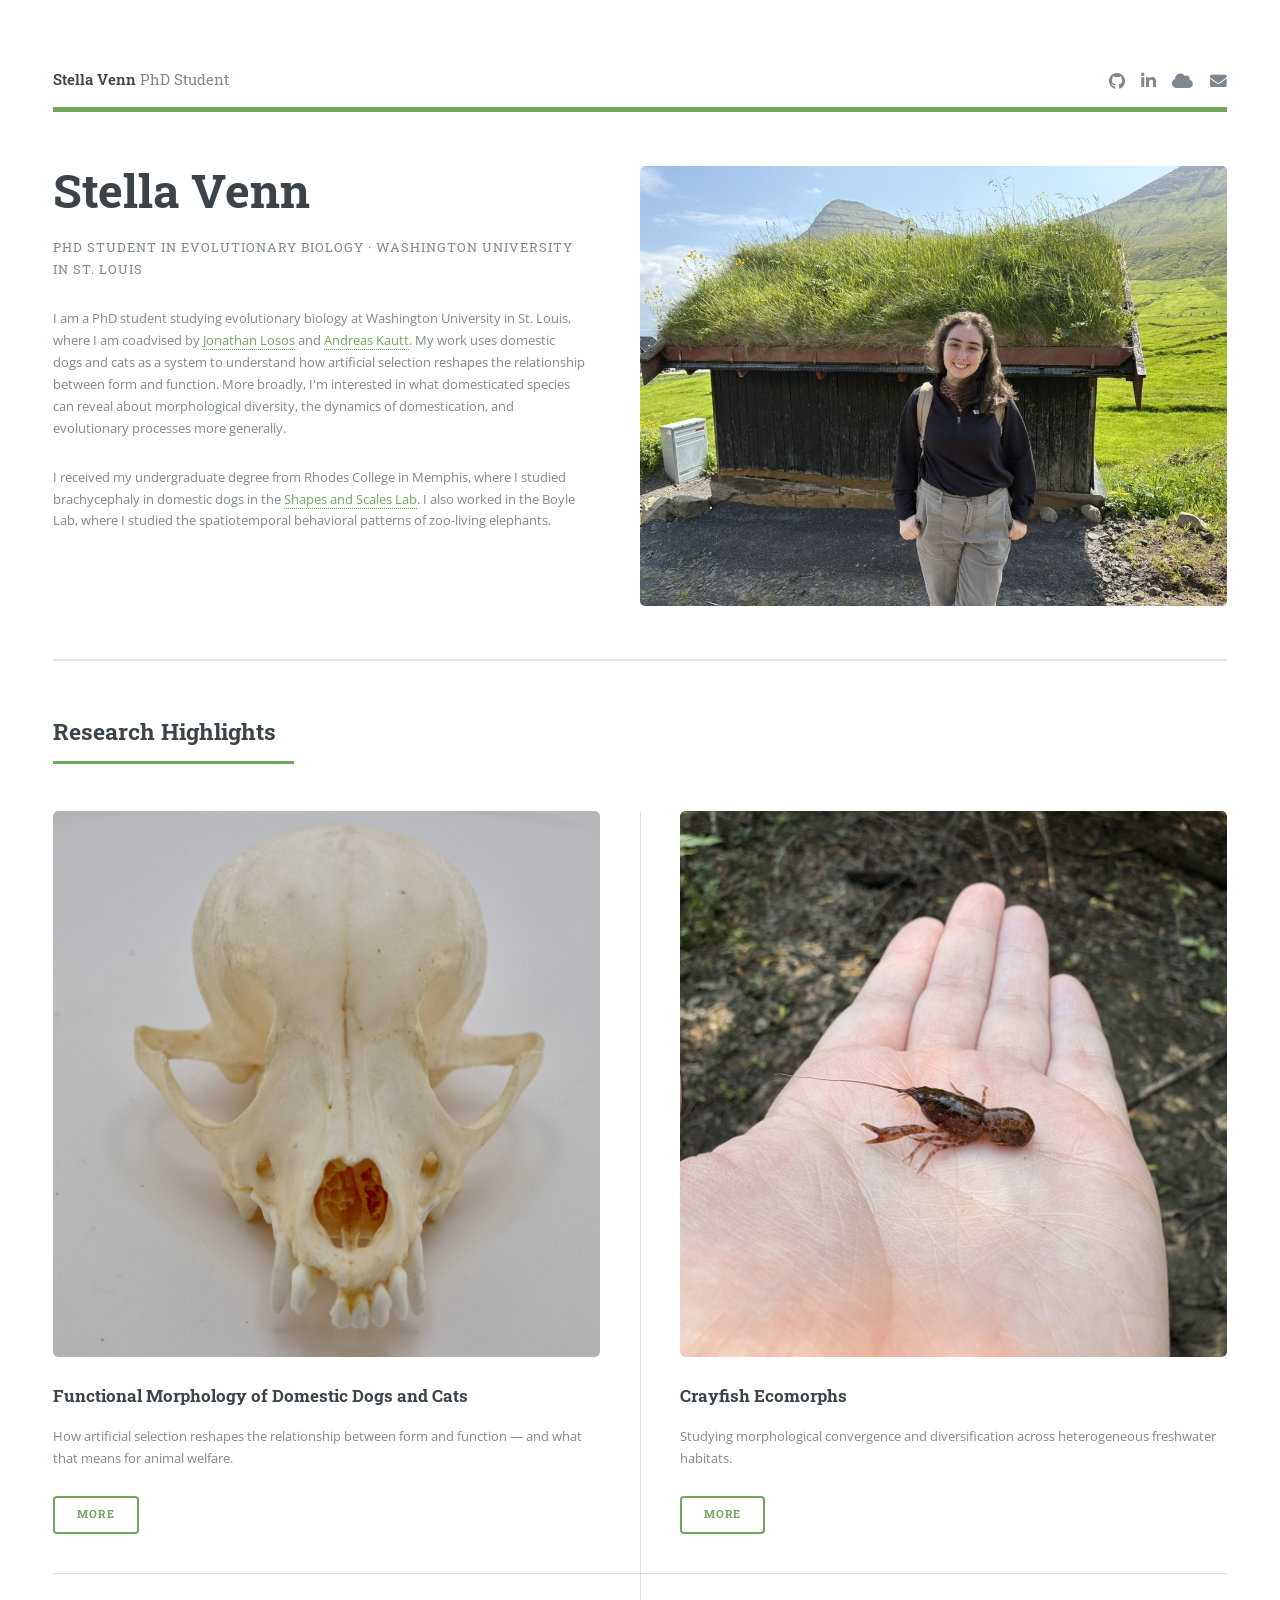
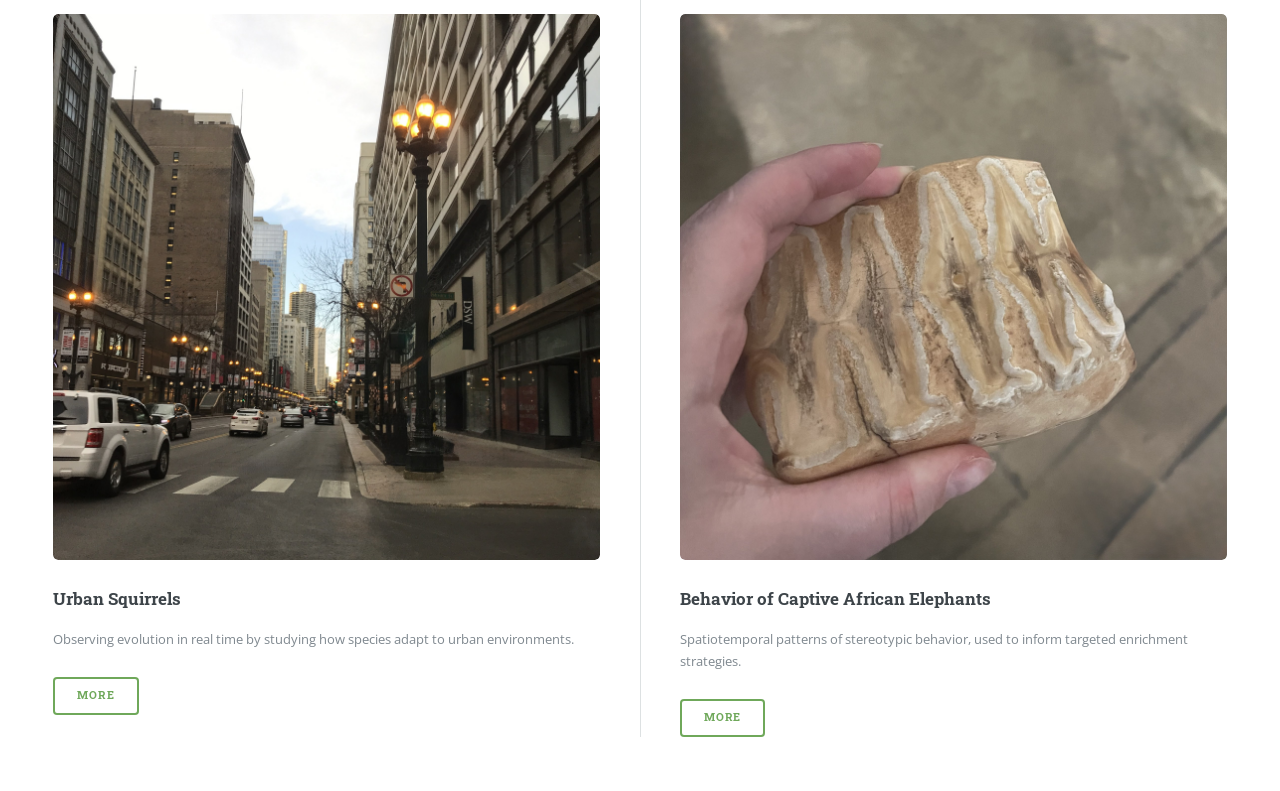
==== index.html @ ca8f7ec8 "Publish new site: migrate content into the Editorial template Rebuilds the personal site on the HTML" ====
<!DOCTYPE HTML>
<!--
	Personal website of Stella Venn
	Design: Editorial by HTML5 UP (html5up.net | @ajlkn)
-->
<html lang="en">
	<head>
		<meta charset="utf-8" />
		<meta name="viewport" content="width=device-width, initial-scale=1, user-scalable=no" />
		<link rel="icon" type="image/png" href="assets/icons/favicon.png">
		<meta name="robots" content="noimageindex">

		<title>Stella Venn — Evolutionary Biologist</title>
		<meta name="description" content="Personal academic website of Stella Venn, PhD student in evolutionary biology at Washington University in St. Louis.">
		<link rel="canonical" href="https://investigatorwho.github.io/">

		<meta property="og:title" content="Stella Venn — Evolutionary Biologist">
		<meta property="og:description" content="PhD Student in Evolutionary Biology.">
		<meta property="og:type" content="website">
		<meta property="og:url" content="https://investigatorwho.github.io/">

		<script type="application/ld+json">
		{
			"@context": "https://schema.org",
			"@type": "Person",
			"name": "Stella Venn",
			"jobTitle": "PhD Student",
			"affiliation": {
				"@type": "CollegeOrUniversity",
				"name": "Washington University in St. Louis"
			},
			"url": "https://investigatorwho.github.io/",
			"sameAs": [
				"https://orcid.org/0009-0009-3443-4919",
				"https://github.com/investigatorwho",
				"https://bsky.app/profile/formallyfuctional.bsky.social"
			]
		}
		</script>

		<link rel="stylesheet" href="assets/css/main.css" />
		<link rel="stylesheet" href="assets/css/birb.css" />

		<script src="config.js" defer></script>
		<script src="assets/js/site-nav.js" defer></script>
		<script src="assets/js/birb.js" defer></script>

		<!-- GoatCounter analytics -->
		<script data-goatcounter="https://funnyfuctional.goatcounter.com/count" async src="//gc.zgo.at/count.js"></script>
	</head>
	<body class="is-preload">

		<div id="wrapper">

			<div id="main">
				<div class="inner">

					<header id="header"></header>

					<!-- Banner -->
						<section id="banner">
							<div class="content">
								<header>
									<h1>Stella Venn</h1>
									<p>PhD Student in Evolutionary Biology &middot; Washington University in St. Louis</p>
								</header>
								<p>
									I am a PhD student studying evolutionary biology at Washington University
									in St. Louis, where I am coadvised by <a href="https://sites.wustl.edu/losos/" target="_blank" rel="noopener noreferrer">Jonathan Losos</a>
									and <a href="https://sites.wustl.edu/kauttlab/" target="_blank" rel="noopener noreferrer">Andreas Kautt</a>.
									My work uses domestic dogs and cats as a system to understand how artificial selection reshapes the
									relationship between form and function. More broadly, I'm interested in what domesticated species can
									reveal about morphological diversity, the dynamics of domestication, and evolutionary processes more generally.
								</p>
								<p>
									I received my undergraduate degree from Rhodes College in Memphis,
									where I studied brachycephaly in domestic dogs in the <a href="https://diamondkmg.github.io/" target="_blank" rel="noopener noreferrer">Shapes and Scales Lab</a>.
									I also worked in the Boyle Lab, where I studied the spatiotemporal behavioral patterns of zoo-living elephants.
								</p>
							</div>
							<span class="image object">
								<img src="assets/images/site/Stella.jpeg" alt="Photo of Stella Venn" />
							</span>
						</section>

					<!-- Section -->
						<section>
							<header class="major">
								<h2>Research Highlights</h2>
							</header>
							<div class="posts">
								<article>
									<a href="pages/research.html" class="image"><img src="assets/images/site/PekSkull.JPG" alt="Dog skull" /></a>
									<h3>Functional Morphology of Domestic Dogs and Cats</h3>
									<p>How artificial selection reshapes the relationship between form and function
									 — and what that means for animal welfare.</p>
									<ul class="actions">
										<li><a href="pages/research.html" class="button">More</a></li>
									</ul>
								</article>
								<article>
									<a href="pages/research.html" class="image"><img src="assets/images/site/Crayfish.jpeg" alt="Crayfish" /></a>
									<h3>Crayfish Ecomorphs</h3>
									<p>Studying morphological convergence and diversification across
									 heterogeneous freshwater habitats.</p>
									<ul class="actions">
										<li><a href="pages/research.html" class="button">More</a></li>
									</ul>
								</article>
								<article>
									<a href="pages/research.html" class="image"><img src="assets/images/site/City.JPG" alt="City street" /></a>
									<h3>Urban Squirrels</h3>
									<p>Observing evolution in real time by studying how species adapt
									 to urban environments.</p>
									<ul class="actions">
										<li><a href="pages/research.html" class="button">More</a></li>
									</ul>
								</article>
								<article>
									<a href="pages/research.html" class="image"><img src="assets/images/site/Elepphant_tooth.jpeg" alt="Elephant tooth" /></a>
									<h3>Behavior of Captive African Elephants</h3>
									<p>Spatiotemporal patterns of stereotypic behavior, used to inform
									 targeted enrichment strategies.</p>
									<ul class="actions">
										<li><a href="pages/research.html" class="button">More</a></li>
									</ul>
								</article>
							</div>
						</section>

				</div>
			</div>

			<div id="sidebar"></div>

		</div>

		<script src="assets/js/jquery.min.js"></script>
		<script src="assets/js/browser.min.js"></script>
		<script src="assets/js/breakpoints.min.js"></script>
		<script src="assets/js/util.js"></script>
		<script src="assets/js/main.js"></script>

	</body>
</html>
---- assets/css/main.css ----
@import'fontawesome-all.min.css';@import"https://fonts.googleapis.com/css?family=Open+Sans:400,600,400italic,600italic|Roboto+Slab:400,700";html,body,div,span,applet,object,iframe,h1,h2,h3,h4,h5,h6,p,blockquote,pre,a,abbr,acronym,address,big,cite,code,del,dfn,em,img,ins,kbd,q,s,samp,small,strike,strong,sub,sup,tt,var,b,u,i,center,dl,dt,dd,ol,ul,li,fieldset,form,label,legend,table,caption,tbody,tfoot,thead,tr,th,td,article,aside,canvas,details,embed,figure,figcaption,footer,header,hgroup,menu,nav,output,ruby,section,summary,time,mark,audio,video{margin:0;padding:0;border:0;font-size:100%;font:inherit;vertical-align:baseline}article,aside,details,figcaption,figure,footer,header,hgroup,menu,nav,section{display:block}body{line-height:1}ol,ul{list-style:none}blockquote,q{quotes:none}blockquote:before,blockquote:after,q:before,q:after{content:"";content:none}table{border-collapse:collapse;border-spacing:0}body{-webkit-text-size-adjust:none}mark{background-color:rgba(0,0,0,0);color:inherit}input::-moz-focus-inner{border:0;padding:0}input,select,textarea{-moz-appearance:none;-webkit-appearance:none;-ms-appearance:none;appearance:none}@-ms-viewport{width:device-width}body{-ms-overflow-style:scrollbar}@media screen and (max-width: 480px){html,body{min-width:320px}}html{box-sizing:border-box}*,*:before,*:after{box-sizing:inherit}body{background:#fff}body.is-preload *,body.is-preload *:before,body.is-preload *:after,body.is-resizing *,body.is-resizing *:before,body.is-resizing *:after{-moz-animation:none !important;-webkit-animation:none !important;-ms-animation:none !important;animation:none !important;-moz-transition:none !important;-webkit-transition:none !important;-ms-transition:none !important;transition:none !important}body,input,select,textarea{color:#7f888f;font-family:"Open Sans",sans-serif;font-size:13pt;font-weight:400;line-height:1.65}@media screen and (max-width: 1680px){body,input,select,textarea{font-size:11pt}}@media screen and (max-width: 1280px){body,input,select,textarea{font-size:10pt}}@media screen and (max-width: 360px){body,input,select,textarea{font-size:9pt}}a{-moz-transition:color 0.2s ease-in-out, border-bottom-color 0.2s ease-in-out;-webkit-transition:color 0.2s ease-in-out, border-bottom-color 0.2s ease-in-out;-ms-transition:color 0.2s ease-in-out, border-bottom-color 0.2s ease-in-out;transition:color 0.2s ease-in-out, border-bottom-color 0.2s ease-in-out;border-bottom:dotted 1px;color:#6fa85a;text-decoration:none}a:hover{border-bottom-color:#6fa85a;color:#6fa85a !important}a:hover strong{color:inherit}strong,b{color:#3d4449;font-weight:600}em,i{font-style:italic}p{margin:0 0 2em 0}h1,h2,h3,h4,h5,h6{color:#3d4449;font-family:"Roboto Slab",serif;font-weight:700;line-height:1.5;margin:0 0 1em 0}h1 a,h2 a,h3 a,h4 a,h5 a,h6 a{color:inherit;text-decoration:none;border-bottom:0}h1{font-size:4em;margin:0 0 .5em 0;line-height:1.3}h2{font-size:1.75em}h3{font-size:1.25em}h4{font-size:1.1em}h5{font-size:.9em}h6{font-size:.7em}@media screen and (max-width: 1680px){h1{font-size:3.5em}}@media screen and (max-width: 980px){h1{font-size:3.25em}}@media screen and (max-width: 736px){h1{font-size:2em;line-height:1.4}h2{font-size:1.5em}}sub{font-size:.8em;position:relative;top:.5em}sup{font-size:.8em;position:relative;top:-0.5em}blockquote{border-left:solid 3px rgba(210,215,217,.75);font-style:italic;margin:0 0 2em 0;padding:.5em 0 .5em 2em}code{background:rgba(230,235,237,.25);border-radius:.375em;border:solid 1px rgba(210,215,217,.75);font-family:"Courier New",monospace;font-size:.9em;margin:0 .25em;padding:.25em .65em}pre{-webkit-overflow-scrolling:touch;font-family:"Courier New",monospace;font-size:.9em;margin:0 0 2em 0}pre code{display:block;line-height:1.75;padding:1em 1.5em;overflow-x:auto}hr{border:0;border-bottom:solid 1px rgba(210,215,217,.75);margin:2em 0}hr.major{margin:3em 0}.align-left{text-align:left}.align-center{text-align:center}.align-right{text-align:right}.row{display:flex;flex-wrap:wrap;box-sizing:border-box;align-items:stretch}.row>*{box-sizing:border-box}.row.gtr-uniform>*>:last-child{margin-bottom:0}.row.aln-left{justify-content:flex-start}.row.aln-center{justify-content:center}.row.aln-right{justify-content:flex-end}.row.aln-top{align-items:flex-start}.row.aln-middle{align-items:center}.row.aln-bottom{align-items:flex-end}.row>.imp{order:-1}.row>.col-1{width:8.3333333333%}.row>.off-1{margin-left:8.3333333333%}.row>.col-2{width:16.6666666667%}.row>.off-2{margin-left:16.6666666667%}.row>.col-3{width:25%}.row>.off-3{margin-left:25%}.row>.col-4{width:33.3333333333%}.row>.off-4{margin-left:33.3333333333%}.row>.col-5{width:41.6666666667%}.row>.off-5{margin-left:41.6666666667%}.row>.col-6{width:50%}.row>.off-6{margin-left:50%}.row>.col-7{width:58.3333333333%}.row>.off-7{margin-left:58.3333333333%}.row>.col-8{width:66.6666666667%}.row>.off-8{margin-left:66.6666666667%}.row>.col-9{width:75%}.row>.off-9{margin-left:75%}.row>.col-10{width:83.3333333333%}.row>.off-10{margin-left:83.3333333333%}.row>.col-11{width:91.6666666667%}.row>.off-11{margin-left:91.6666666667%}.row>.col-12{width:100%}.row>.off-12{margin-left:100%}.row.gtr-0{margin-top:-0;margin-left:-0em}.row.gtr-0>*{padding:0 0 0 0em}.row.gtr-0.gtr-uniform{margin-top:-0em}.row.gtr-0.gtr-uniform>*{padding-top:0em}.row.gtr-25{margin-top:-0;margin-left:-0.375em}.row.gtr-25>*{padding:0 0 0 .375em}.row.gtr-25.gtr-uniform{margin-top:-0.375em}.row.gtr-25.gtr-uniform>*{padding-top:.375em}.row.gtr-50{margin-top:-0;margin-left:-0.75em}.row.gtr-50>*{padding:0 0 0 .75em}.row.gtr-50.gtr-uniform{margin-top:-0.75em}.row.gtr-50.gtr-uniform>*{padding-top:.75em}.row{margin-top:-0;margin-left:-1.5em}.row>*{padding:0 0 0 1.5em}.row.gtr-uniform{margin-top:-1.5em}.row.gtr-uniform>*{padding-top:1.5em}.row.gtr-150{margin-top:-0;margin-left:-2.25em}.row.gtr-150>*{padding:0 0 0 2.25em}.row.gtr-150.gtr-uniform{margin-top:-2.25em}.row.gtr-150.gtr-uniform>*{padding-top:2.25em}.row.gtr-200{margin-top:-0;margin-left:-3em}.row.gtr-200>*{padding:0 0 0 3em}.row.gtr-200.gtr-uniform{margin-top:-3em}.row.gtr-200.gtr-uniform>*{padding-top:3em}@media screen and (max-width: 1680px){.row{display:flex;flex-wrap:wrap;box-sizing:border-box;align-items:stretch}.row>*{box-sizing:border-box}.row.gtr-uniform>*>:last-child{margin-bottom:0}.row.aln-left{justify-content:flex-start}.row.aln-center{justify-content:center}.row.aln-right{justify-content:flex-end}.row.aln-top{align-items:flex-start}.row.aln-middle{align-items:center}.row.aln-bottom{align-items:flex-end}.row>.imp-xlarge{order:-1}.row>.col-1-xlarge{width:8.3333333333%}.row>.off-1-xlarge{margin-left:8.3333333333%}.row>.col-2-xlarge{width:16.6666666667%}.row>.off-2-xlarge{margin-left:16.6666666667%}.row>.col-3-xlarge{width:25%}.row>.off-3-xlarge{margin-left:25%}.row>.col-4-xlarge{width:33.3333333333%}.row>.off-4-xlarge{margin-left:33.3333333333%}.row>.col-5-xlarge{width:41.6666666667%}.row>.off-5-xlarge{margin-left:41.6666666667%}.row>.col-6-xlarge{width:50%}.row>.off-6-xlarge{margin-left:50%}.row>.col-7-xlarge{width:58.3333333333%}.row>.off-7-xlarge{margin-left:58.3333333333%}.row>.col-8-xlarge{width:66.6666666667%}.row>.off-8-xlarge{margin-left:66.6666666667%}.row>.col-9-xlarge{width:75%}.row>.off-9-xlarge{margin-left:75%}.row>.col-10-xlarge{width:83.3333333333%}.row>.off-10-xlarge{margin-left:83.3333333333%}.row>.col-11-xlarge{width:91.6666666667%}.row>.off-11-xlarge{margin-left:91.6666666667%}.row>.col-12-xlarge{width:100%}.row>.off-12-xlarge{margin-left:100%}.row.gtr-0{margin-top:-0;margin-left:-0em}.row.gtr-0>*{padding:0 0 0 0em}.row.gtr-0.gtr-uniform{margin-top:-0em}.row.gtr-0.gtr-uniform>*{padding-top:0em}.row.gtr-25{margin-top:-0;margin-left:-0.375em}.row.gtr-25>*{padding:0 0 0 .375em}.row.gtr-25.gtr-uniform{margin-top:-0.375em}.row.gtr-25.gtr-uniform>*{padding-top:.375em}.row.gtr-50{margin-top:-0;margin-left:-0.75em}.row.gtr-50>*{padding:0 0 0 .75em}.row.gtr-50.gtr-uniform{margin-top:-0.75em}.row.gtr-50.gtr-uniform>*{padding-top:.75em}.row{margin-top:-0;margin-left:-1.5em}.row>*{padding:0 0 0 1.5em}.row.gtr-uniform{margin-top:-1.5em}.row.gtr-uniform>*{padding-top:1.5em}.row.gtr-150{margin-top:-0;margin-left:-2.25em}.row.gtr-150>*{padding:0 0 0 2.25em}.row.gtr-150.gtr-uniform{margin-top:-2.25em}.row.gtr-150.gtr-uniform>*{padding-top:2.25em}.row.gtr-200{margin-top:-0;margin-left:-3em}.row.gtr-200>*{padding:0 0 0 3em}.row.gtr-200.gtr-uniform{margin-top:-3em}.row.gtr-200.gtr-uniform>*{padding-top:3em}}@media screen and (max-width: 1280px){.row{display:flex;flex-wrap:wrap;box-sizing:border-box;align-items:stretch}.row>*{box-sizing:border-box}.row.gtr-uniform>*>:last-child{margin-bottom:0}.row.aln-left{justify-content:flex-start}.row.aln-center{justify-content:center}.row.aln-right{justify-content:flex-end}.row.aln-top{align-items:flex-start}.row.aln-middle{align-items:center}.row.aln-bottom{align-items:flex-end}.row>.imp-large{order:-1}.row>.col-1-large{width:8.3333333333%}.row>.off-1-large{margin-left:8.3333333333%}.row>.col-2-large{width:16.6666666667%}.row>.off-2-large{margin-left:16.6666666667%}.row>.col-3-large{width:25%}.row>.off-3-large{margin-left:25%}.row>.col-4-large{width:33.3333333333%}.row>.off-4-large{margin-left:33.3333333333%}.row>.col-5-large{width:41.6666666667%}.row>.off-5-large{margin-left:41.6666666667%}.row>.col-6-large{width:50%}.row>.off-6-large{margin-left:50%}.row>.col-7-large{width:58.3333333333%}.row>.off-7-large{margin-left:58.3333333333%}.row>.col-8-large{width:66.6666666667%}.row>.off-8-large{margin-left:66.6666666667%}.row>.col-9-large{width:75%}.row>.off-9-large{margin-left:75%}.row>.col-10-large{width:83.3333333333%}.row>.off-10-large{margin-left:83.3333333333%}.row>.col-11-large{width:91.6666666667%}.row>.off-11-large{margin-left:91.6666666667%}.row>.col-12-large{width:100%}.row>.off-12-large{margin-left:100%}.row.gtr-0{margin-top:-0;margin-left:-0em}.row.gtr-0>*{padding:0 0 0 0em}.row.gtr-0.gtr-uniform{margin-top:-0em}.row.gtr-0.gtr-uniform>*{padding-top:0em}.row.gtr-25{margin-top:-0;margin-left:-0.375em}.row.gtr-25>*{padding:0 0 0 .375em}.row.gtr-25.gtr-uniform{margin-top:-0.375em}.row.gtr-25.gtr-uniform>*{padding-top:.375em}.row.gtr-50{margin-top:-0;margin-left:-0.75em}.row.gtr-50>*{padding:0 0 0 .75em}.row.gtr-50.gtr-uniform{margin-top:-0.75em}.row.gtr-50.gtr-uniform>*{padding-top:.75em}.row{margin-top:-0;margin-left:-1.5em}.row>*{padding:0 0 0 1.5em}.row.gtr-uniform{margin-top:-1.5em}.row.gtr-uniform>*{padding-top:1.5em}.row.gtr-150{margin-top:-0;margin-left:-2.25em}.row.gtr-150>*{padding:0 0 0 2.25em}.row.gtr-150.gtr-uniform{margin-top:-2.25em}.row.gtr-150.gtr-uniform>*{padding-top:2.25em}.row.gtr-200{margin-top:-0;margin-left:-3em}.row.gtr-200>*{padding:0 0 0 3em}.row.gtr-200.gtr-uniform{margin-top:-3em}.row.gtr-200.gtr-uniform>*{padding-top:3em}}@media screen and (max-width: 980px){.row{display:flex;flex-wrap:wrap;box-sizing:border-box;align-items:stretch}.row>*{box-sizing:border-box}.row.gtr-uniform>*>:last-child{margin-bottom:0}.row.aln-left{justify-content:flex-start}.row.aln-center{justify-content:center}.row.aln-right{justify-content:flex-end}.row.aln-top{align-items:flex-start}.row.aln-middle{align-items:center}.row.aln-bottom{align-items:flex-end}.row>.imp-medium{order:-1}.row>.col-1-medium{width:8.3333333333%}.row>.off-1-medium{margin-left:8.3333333333%}.row>.col-2-medium{width:16.6666666667%}.row>.off-2-medium{margin-left:16.6666666667%}.row>.col-3-medium{width:25%}.row>.off-3-medium{margin-left:25%}.row>.col-4-medium{width:33.3333333333%}.row>.off-4-medium{margin-left:33.3333333333%}.row>.col-5-medium{width:41.6666666667%}.row>.off-5-medium{margin-left:41.6666666667%}.row>.col-6-medium{width:50%}.row>.off-6-medium{margin-left:50%}.row>.col-7-medium{width:58.3333333333%}.row>.off-7-medium{margin-left:58.3333333333%}.row>.col-8-medium{width:66.6666666667%}.row>.off-8-medium{margin-left:66.6666666667%}.row>.col-9-medium{width:75%}.row>.off-9-medium{margin-left:75%}.row>.col-10-medium{width:83.3333333333%}.row>.off-10-medium{margin-left:83.3333333333%}.row>.col-11-medium{width:91.6666666667%}.row>.off-11-medium{margin-left:91.6666666667%}.row>.col-12-medium{width:100%}.row>.off-12-medium{margin-left:100%}.row.gtr-0{margin-top:-0;margin-left:-0em}.row.gtr-0>*{padding:0 0 0 0em}.row.gtr-0.gtr-uniform{margin-top:-0em}.row.gtr-0.gtr-uniform>*{padding-top:0em}.row.gtr-25{margin-top:-0;margin-left:-0.375em}.row.gtr-25>*{padding:0 0 0 .375em}.row.gtr-25.gtr-uniform{margin-top:-0.375em}.row.gtr-25.gtr-uniform>*{padding-top:.375em}.row.gtr-50{margin-top:-0;margin-left:-0.75em}.row.gtr-50>*{padding:0 0 0 .75em}.row.gtr-50.gtr-uniform{margin-top:-0.75em}.row.gtr-50.gtr-uniform>*{padding-top:.75em}.row{margin-top:-0;margin-left:-1.5em}.row>*{padding:0 0 0 1.5em}.row.gtr-uniform{margin-top:-1.5em}.row.gtr-uniform>*{padding-top:1.5em}.row.gtr-150{margin-top:-0;margin-left:-2.25em}.row.gtr-150>*{padding:0 0 0 2.25em}.row.gtr-150.gtr-uniform{margin-top:-2.25em}.row.gtr-150.gtr-uniform>*{padding-top:2.25em}.row.gtr-200{margin-top:-0;margin-left:-3em}.row.gtr-200>*{padding:0 0 0 3em}.row.gtr-200.gtr-uniform{margin-top:-3em}.row.gtr-200.gtr-uniform>*{padding-top:3em}}@media screen and (max-width: 736px){.row{display:flex;flex-wrap:wrap;box-sizing:border-box;align-items:stretch}.row>*{box-sizing:border-box}.row.gtr-uniform>*>:last-child{margin-bottom:0}.row.aln-left{justify-content:flex-start}.row.aln-center{justify-content:center}.row.aln-right{justify-content:flex-end}.row.aln-top{align-items:flex-start}.row.aln-middle{align-items:center}.row.aln-bottom{align-items:flex-end}.row>.imp-small{order:-1}.row>.col-1-small{width:8.3333333333%}.row>.off-1-small{margin-left:8.3333333333%}.row>.col-2-small{width:16.6666666667%}.row>.off-2-small{margin-left:16.6666666667%}.row>.col-3-small{width:25%}.row>.off-3-small{margin-left:25%}.row>.col-4-small{width:33.3333333333%}.row>.off-4-small{margin-left:33.3333333333%}.row>.col-5-small{width:41.6666666667%}.row>.off-5-small{margin-left:41.6666666667%}.row>.col-6-small{width:50%}.row>.off-6-small{margin-left:50%}.row>.col-7-small{width:58.3333333333%}.row>.off-7-small{margin-left:58.3333333333%}.row>.col-8-small{width:66.6666666667%}.row>.off-8-small{margin-left:66.6666666667%}.row>.col-9-small{width:75%}.row>.off-9-small{margin-left:75%}.row>.col-10-small{width:83.3333333333%}.row>.off-10-small{margin-left:83.3333333333%}.row>.col-11-small{width:91.6666666667%}.row>.off-11-small{margin-left:91.6666666667%}.row>.col-12-small{width:100%}.row>.off-12-small{margin-left:100%}.row.gtr-0{margin-top:-0;margin-left:-0em}.row.gtr-0>*{padding:0 0 0 0em}.row.gtr-0.gtr-uniform{margin-top:-0em}.row.gtr-0.gtr-uniform>*{padding-top:0em}.row.gtr-25{margin-top:-0;margin-left:-0.375em}.row.gtr-25>*{padding:0 0 0 .375em}.row.gtr-25.gtr-uniform{margin-top:-0.375em}.row.gtr-25.gtr-uniform>*{padding-top:.375em}.row.gtr-50{margin-top:-0;margin-left:-0.75em}.row.gtr-50>*{padding:0 0 0 .75em}.row.gtr-50.gtr-uniform{margin-top:-0.75em}.row.gtr-50.gtr-uniform>*{padding-top:.75em}.row{margin-top:-0;margin-left:-1.5em}.row>*{padding:0 0 0 1.5em}.row.gtr-uniform{margin-top:-1.5em}.row.gtr-uniform>*{padding-top:1.5em}.row.gtr-150{margin-top:-0;margin-left:-2.25em}.row.gtr-150>*{padding:0 0 0 2.25em}.row.gtr-150.gtr-uniform{margin-top:-2.25em}.row.gtr-150.gtr-uniform>*{padding-top:2.25em}.row.gtr-200{margin-top:-0;margin-left:-3em}.row.gtr-200>*{padding:0 0 0 3em}.row.gtr-200.gtr-uniform{margin-top:-3em}.row.gtr-200.gtr-uniform>*{padding-top:3em}}@media screen and (max-width: 480px){.row{display:flex;flex-wrap:wrap;box-sizing:border-box;align-items:stretch}.row>*{box-sizing:border-box}.row.gtr-uniform>*>:last-child{margin-bottom:0}.row.aln-left{justify-content:flex-start}.row.aln-center{justify-content:center}.row.aln-right{justify-content:flex-end}.row.aln-top{align-items:flex-start}.row.aln-middle{align-items:center}.row.aln-bottom{align-items:flex-end}.row>.imp-xsmall{order:-1}.row>.col-1-xsmall{width:8.3333333333%}.row>.off-1-xsmall{margin-left:8.3333333333%}.row>.col-2-xsmall{width:16.6666666667%}.row>.off-2-xsmall{margin-left:16.6666666667%}.row>.col-3-xsmall{width:25%}.row>.off-3-xsmall{margin-left:25%}.row>.col-4-xsmall{width:33.3333333333%}.row>.off-4-xsmall{margin-left:33.3333333333%}.row>.col-5-xsmall{width:41.6666666667%}.row>.off-5-xsmall{margin-left:41.6666666667%}.row>.col-6-xsmall{width:50%}.row>.off-6-xsmall{margin-left:50%}.row>.col-7-xsmall{width:58.3333333333%}.row>.off-7-xsmall{margin-left:58.3333333333%}.row>.col-8-xsmall{width:66.6666666667%}.row>.off-8-xsmall{margin-left:66.6666666667%}.row>.col-9-xsmall{width:75%}.row>.off-9-xsmall{margin-left:75%}.row>.col-10-xsmall{width:83.3333333333%}.row>.off-10-xsmall{margin-left:83.3333333333%}.row>.col-11-xsmall{width:91.6666666667%}.row>.off-11-xsmall{margin-left:91.6666666667%}.row>.col-12-xsmall{width:100%}.row>.off-12-xsmall{margin-left:100%}.row.gtr-0{margin-top:-0;margin-left:-0em}.row.gtr-0>*{padding:0 0 0 0em}.row.gtr-0.gtr-uniform{margin-top:-0em}.row.gtr-0.gtr-uniform>*{padding-top:0em}.row.gtr-25{margin-top:-0;margin-left:-0.375em}.row.gtr-25>*{padding:0 0 0 .375em}.row.gtr-25.gtr-uniform{margin-top:-0.375em}.row.gtr-25.gtr-uniform>*{padding-top:.375em}.row.gtr-50{margin-top:-0;margin-left:-0.75em}.row.gtr-50>*{padding:0 0 0 .75em}.row.gtr-50.gtr-uniform{margin-top:-0.75em}.row.gtr-50.gtr-uniform>*{padding-top:.75em}.row{margin-top:-0;margin-left:-1.5em}.row>*{padding:0 0 0 1.5em}.row.gtr-uniform{margin-top:-1.5em}.row.gtr-uniform>*{padding-top:1.5em}.row.gtr-150{margin-top:-0;margin-left:-2.25em}.row.gtr-150>*{padding:0 0 0 2.25em}.row.gtr-150.gtr-uniform{margin-top:-2.25em}.row.gtr-150.gtr-uniform>*{padding-top:2.25em}.row.gtr-200{margin-top:-0;margin-left:-3em}.row.gtr-200>*{padding:0 0 0 3em}.row.gtr-200.gtr-uniform{margin-top:-3em}.row.gtr-200.gtr-uniform>*{padding-top:3em}}section.special,article.special{text-align:center}header p{font-family:"Roboto Slab",serif;font-size:1em;font-weight:400;letter-spacing:.075em;margin-top:-0.5em;text-transform:uppercase}header.major>:last-child{border-bottom:solid 3px #6fa85a;display:inline-block;margin:0 0 2em 0;padding:0 .75em .5em 0}header.main>:last-child{margin:0 0 1em 0}form{margin:0 0 2em 0}label{color:#3d4449;display:block;font-size:.9em;font-weight:600;margin:0 0 1em 0}input[type=text],input[type=password],input[type=email],input[type=tel],input[type=search],input[type=url],select,textarea{-moz-appearance:none;-webkit-appearance:none;-ms-appearance:none;appearance:none;background:#fff;border-radius:.375em;border:none;border:solid 1px rgba(210,215,217,.75);color:inherit;display:block;outline:0;padding:0 1em;text-decoration:none;width:100%}input[type=text]:invalid,input[type=password]:invalid,input[type=email]:invalid,input[type=tel]:invalid,input[type=search]:invalid,input[type=url]:invalid,select:invalid,textarea:invalid{box-shadow:none}input[type=text]:focus,input[type=password]:focus,input[type=email]:focus,input[type=tel]:focus,input[type=search]:focus,input[type=url]:focus,select:focus,textarea:focus{border-color:#6fa85a;box-shadow:0 0 0 1px #6fa85a}select{background-image:url("data:image/svg+xml;charset=utf8,%3Csvg xmlns='http://www.w3.org/2000/svg' width='40' height='40' preserveAspectRatio='none' viewBox='0 0 40 40'%3E%3Cpath d='M9.4,12.3l10.4,10.4l10.4-10.4c0.2-0.2,0.5-0.4,0.9-0.4c0.3,0,0.6,0.1,0.9,0.4l3.3,3.3c0.2,0.2,0.4,0.5,0.4,0.9 c0,0.4-0.1,0.6-0.4,0.9L20.7,31.9c-0.2,0.2-0.5,0.4-0.9,0.4c-0.3,0-0.6-0.1-0.9-0.4L4.3,17.3c-0.2-0.2-0.4-0.5-0.4-0.9 c0-0.4,0.1-0.6,0.4-0.9l3.3-3.3c0.2-0.2,0.5-0.4,0.9-0.4S9.1,12.1,9.4,12.3z' fill='rgba(210, 215, 217, 0.75)' /%3E%3C/svg%3E");background-size:1.25em;background-repeat:no-repeat;background-position:calc(100% - 1em) center;height:2.75em;padding-right:2.75em;text-overflow:ellipsis}select option{color:#3d4449;background:#fff}select:focus::-ms-value{background-color:rgba(0,0,0,0)}select::-ms-expand{display:none}input[type=text],input[type=password],input[type=email],input[type=tel],input[type=search],input[type=url],select{height:2.75em}textarea{padding:.75em 1em}input[type=checkbox],input[type=radio]{-moz-appearance:none;-webkit-appearance:none;-ms-appearance:none;appearance:none;display:block;float:left;margin-right:-2em;opacity:0;width:1em;z-index:-1}input[type=checkbox]+label,input[type=radio]+label{text-decoration:none}input[type=checkbox]+label:before,input[type=radio]+label:before{-moz-osx-font-smoothing:grayscale;-webkit-font-smoothing:antialiased;display:inline-block;font-style:normal;font-variant:normal;text-rendering:auto;line-height:1;text-transform:none !important;font-family:"Font Awesome 5 Free";font-weight:900}input[type=checkbox]+label,input[type=radio]+label{color:#7f888f;cursor:pointer;display:inline-block;font-size:1em;font-weight:400;padding-left:2.4em;padding-right:.75em;position:relative}input[type=checkbox]+label:before,input[type=radio]+label:before{background:#fff;border-radius:.375em;border:solid 1px rgba(210,215,217,.75);content:"";display:inline-block;font-size:.8em;height:2.0625em;left:0;line-height:2.0625em;position:absolute;text-align:center;top:0;width:2.0625em}input[type=checkbox]:checked+label:before,input[type=radio]:checked+label:before{background:#3d4449;border-color:#3d4449;color:#fff;content:""}input[type=checkbox]:focus+label:before,input[type=radio]:focus+label:before{border-color:#6fa85a;box-shadow:0 0 0 1px #6fa85a}input[type=checkbox]+label:before{border-radius:.375em}input[type=radio]+label:before{border-radius:100%}::-webkit-input-placeholder{color:#9fa3a6 !important;opacity:1}:-moz-placeholder{color:#9fa3a6 !important;opacity:1}::-moz-placeholder{color:#9fa3a6 !important;opacity:1}:-ms-input-placeholder{color:#9fa3a6 !important;opacity:1}.box{border-radius:.375em;border:solid 1px rgba(210,215,217,.75);margin-bottom:2em;padding:1.5em}.box>:last-child,.box>:last-child>:last-child,.box>:last-child>:last-child>:last-child{margin-bottom:0}.box.alt{border:0;border-radius:0;padding:0}.icon{text-decoration:none}.icon:before{-moz-osx-font-smoothing:grayscale;-webkit-font-smoothing:antialiased;display:inline-block;font-style:normal;font-variant:normal;text-rendering:auto;line-height:1;text-transform:none !important;font-family:"Font Awesome 5 Free";font-weight:400}.icon{border-bottom:none;position:relative}.icon>.label{display:none}.icon:before{line-height:inherit}.icon.solid:before{font-weight:900}.icon.brands:before{font-family:"Font Awesome 5 Brands"}.image{border-radius:.375em;border:0;display:inline-block;position:relative}.image img{border-radius:.375em;display:block}.image.left,.image.right{max-width:40%}.image.left img,.image.right img{width:100%}.image.left{float:left;padding:0 1.5em 1em 0;top:.25em}.image.right{float:right;padding:0 0 1em 1.5em;top:.25em}.image.fit{display:block;margin:0 0 2em 0;width:100%}.image.fit img{width:100%}.image.main{display:block;margin:0 0 3em 0;width:100%}.image.main img{width:100%}a.image{overflow:hidden}a.image img{-moz-transition:-moz-transform 0.2s ease;-webkit-transition:-webkit-transform 0.2s ease;-ms-transition:-ms-transform 0.2s ease;transition:transform 0.2s ease}a.image:hover img{-moz-transform:scale(1.075);-webkit-transform:scale(1.075);-ms-transform:scale(1.075);transform:scale(1.075)}ol{list-style:decimal;margin:0 0 2em 0;padding-left:1.25em}ol li{padding-left:.25em}ul{list-style:disc;margin:0 0 2em 0;padding-left:1em}ul li{padding-left:.5em}ul.alt{list-style:none;padding-left:0}ul.alt li{border-top:solid 1px rgba(210,215,217,.75);padding:.5em 0}ul.alt li:first-child{border-top:0;padding-top:0}dl{margin:0 0 2em 0}dl dt{display:block;font-weight:600;margin:0 0 1em 0}dl dd{margin-left:2em}ul.actions{display:-moz-flex;display:-webkit-flex;display:-ms-flex;display:flex;cursor:default;list-style:none;margin-left:-1em;padding-left:0}ul.actions li{padding:0 0 0 1em;vertical-align:middle}ul.actions.special{-moz-justify-content:center;-webkit-justify-content:center;-ms-justify-content:center;justify-content:center;width:100%;margin-left:0}ul.actions.special li:first-child{padding-left:0}ul.actions.stacked{-moz-flex-direction:column;-webkit-flex-direction:column;-ms-flex-direction:column;flex-direction:column;margin-left:0}ul.actions.stacked li{padding:1.3em 0 0 0}ul.actions.stacked li:first-child{padding-top:0}ul.actions.fit{width:calc(100% + 1em)}ul.actions.fit li{-moz-flex-grow:1;-webkit-flex-grow:1;-ms-flex-grow:1;flex-grow:1;-moz-flex-shrink:1;-webkit-flex-shrink:1;-ms-flex-shrink:1;flex-shrink:1;width:100%}ul.actions.fit li>*{width:100%}ul.actions.fit.stacked{width:100%}ul.icons{cursor:default;list-style:none;padding-left:0}ul.icons li{display:inline-block;padding:0 1em 0 0}ul.icons li:last-child{padding-right:0}ul.icons li .icon{color:inherit}ul.icons li .icon:before{font-size:1.25em}ul.contact{list-style:none;padding:0}ul.contact li{text-decoration:none}ul.contact li:before{-moz-osx-font-smoothing:grayscale;-webkit-font-smoothing:antialiased;display:inline-block;font-style:normal;font-variant:normal;text-rendering:auto;line-height:1;text-transform:none !important;font-family:"Font Awesome 5 Free";font-weight:400}ul.contact li{border-top:solid 1px rgba(210,215,217,.75);margin:1.5em 0 0 0;padding:1.5em 0 0 3em;position:relative}ul.contact li:before{color:#6fa85a;display:inline-block;font-size:1.5em;height:1.125em;left:0;line-height:1.125em;position:absolute;text-align:center;top:1em;width:1.5em}ul.contact li:first-child{border-top:0;margin-top:0;padding-top:0}ul.contact li:first-child:before{top:0}ul.contact li a{color:inherit}ul.pagination{cursor:default;list-style:none;padding-left:0}ul.pagination li{display:inline-block;padding-left:0;vertical-align:middle}ul.pagination li>.page{-moz-transition:background-color 0.2s ease-in-out, color 0.2s ease-in-out;-webkit-transition:background-color 0.2s ease-in-out, color 0.2s ease-in-out;-ms-transition:background-color 0.2s ease-in-out, color 0.2s ease-in-out;transition:background-color 0.2s ease-in-out, color 0.2s ease-in-out;border-bottom:0;border-radius:.375em;display:inline-block;font-size:.8em;font-weight:600;height:2em;line-height:2em;margin:0 .125em;min-width:2em;padding:0 .5em;text-align:center}ul.pagination li>.page.active{background-color:#6fa85a;color:#fff !important}ul.pagination li>.page.active:hover{background-color:rgb(46.9579831933%,67.9537815126%,39.2226890756%)}ul.pagination li>.page.active:active{background-color:rgb(40.7899159664%,62.3179271709%,32.8585434174%)}ul.pagination li:first-child{padding-right:.75em}ul.pagination li:last-child{padding-left:.75em}@media screen and (max-width: 480px){ul.pagination li:nth-child(n+2):nth-last-child(n+2){display:none}ul.pagination li:first-child{padding-right:0}}.table-wrapper{-webkit-overflow-scrolling:touch;overflow-x:auto}table{margin:0 0 2em 0;width:100%}table tbody tr{border:solid 1px rgba(210,215,217,.75);border-left:0;border-right:0}table tbody tr:nth-child(2n+1){background-color:rgba(230,235,237,.25)}table td{padding:.75em .75em}table th{color:#3d4449;font-size:.9em;font-weight:600;padding:0 .75em .75em .75em;text-align:left}table thead{border-bottom:solid 2px rgba(210,215,217,.75)}table tfoot{border-top:solid 2px rgba(210,215,217,.75)}table.alt{border-collapse:separate}table.alt tbody tr td{border:solid 1px rgba(210,215,217,.75);border-left-width:0;border-top-width:0}table.alt tbody tr td:first-child{border-left-width:1px}table.alt tbody tr:first-child td{border-top-width:1px}table.alt thead{border-bottom:0}table.alt tfoot{border-top:0}input[type=submit],input[type=reset],input[type=button],button,.button{-moz-appearance:none;-webkit-appearance:none;-ms-appearance:none;appearance:none;-moz-transition:background-color 0.2s ease-in-out, color 0.2s ease-in-out;-webkit-transition:background-color 0.2s ease-in-out, color 0.2s ease-in-out;-ms-transition:background-color 0.2s ease-in-out, color 0.2s ease-in-out;transition:background-color 0.2s ease-in-out, color 0.2s ease-in-out;background-color:rgba(0,0,0,0);border-radius:.375em;border:0;box-shadow:inset 0 0 0 2px #6fa85a;color:#6fa85a !important;cursor:pointer;display:inline-block;font-family:"Roboto Slab",serif;font-size:.8em;font-weight:700;height:3.5em;letter-spacing:.075em;line-height:3.5em;padding:0 2.25em;text-align:center;text-decoration:none;text-transform:uppercase;white-space:nowrap}input[type=submit]:hover,input[type=reset]:hover,input[type=button]:hover,button:hover,.button:hover{background-color:rgba(111,168,90,.05)}input[type=submit]:active,input[type=reset]:active,input[type=button]:active,button:active,.button:active{background-color:rgba(111,168,90,.15)}input[type=submit].icon:before,input[type=reset].icon:before,input[type=button].icon:before,button.icon:before,.button.icon:before{margin-right:.5em}input[type=submit].fit,input[type=reset].fit,input[type=button].fit,button.fit,.button.fit{width:100%}input[type=submit].small,input[type=reset].small,input[type=button].small,button.small,.button.small{font-size:.6em}input[type=submit].large,input[type=reset].large,input[type=button].large,button.large,.button.large{font-size:1em;height:3.65em;line-height:3.65em}input[type=submit].primary,input[type=reset].primary,input[type=button].primary,button.primary,.button.primary{background-color:#6fa85a;box-shadow:none;color:#fff !important}input[type=submit].primary:hover,input[type=reset].primary:hover,input[type=button].primary:hover,button.primary:hover,.button.primary:hover{background-color:rgb(46.9579831933%,67.9537815126%,39.2226890756%)}input[type=submit].primary:active,input[type=reset].primary:active,input[type=button].primary:active,button.primary:active,.button.primary:active{background-color:rgb(40.7899159664%,62.3179271709%,32.8585434174%)}input[type=submit].disabled,input[type=submit]:disabled,input[type=reset].disabled,input[type=reset]:disabled,input[type=button].disabled,input[type=button]:disabled,button.disabled,button:disabled,.button.disabled,.button:disabled{pointer-events:none;opacity:.25}.mini-posts article{border-top:solid 1px rgba(210,215,217,.75);margin-top:2em;padding-top:2em}.mini-posts article .image{display:block;margin:0 0 1.5em 0}.mini-posts article .image img{display:block;width:100%}.mini-posts article:first-child{border-top:0;margin-top:0;padding-top:0}.features{display:-moz-flex;display:-webkit-flex;display:-ms-flex;display:flex;-moz-flex-wrap:wrap;-webkit-flex-wrap:wrap;-ms-flex-wrap:wrap;flex-wrap:wrap;margin:0 0 2em -3em;width:calc(100% + 3em)}.features article{-moz-align-items:center;-webkit-align-items:center;-ms-align-items:center;align-items:center;display:-moz-flex;display:-webkit-flex;display:-ms-flex;display:flex;margin:0 0 3em 3em;position:relative;width:calc(50% - 3em)}.features article:nth-child(2n-1){margin-right:1.5em}.features article:nth-child(2n){margin-left:1.5em}.features article:nth-last-child(1),.features article:nth-last-child(2){margin-bottom:0}.features article .icon{-moz-flex-grow:0;-webkit-flex-grow:0;-ms-flex-grow:0;flex-grow:0;-moz-flex-shrink:0;-webkit-flex-shrink:0;-ms-flex-shrink:0;flex-shrink:0;display:block;height:10em;line-height:10em;margin:0 2em 0 0;text-align:center;width:10em}.features article .icon:before{color:#6fa85a;font-size:2.75rem;position:relative;top:.05em}.features article .icon:after{-moz-transform:rotate(45deg);-webkit-transform:rotate(45deg);-ms-transform:rotate(45deg);transform:rotate(45deg);border-radius:.25rem;border:solid 2px rgba(210,215,217,.75);content:"";display:block;height:7em;left:50%;margin:-3.5em 0 0 -3.5em;position:absolute;top:50%;width:7em}.features article .content{-moz-flex-grow:1;-webkit-flex-grow:1;-ms-flex-grow:1;flex-grow:1;-moz-flex-shrink:1;-webkit-flex-shrink:1;-ms-flex-shrink:1;flex-shrink:1;width:100%}.features article .content>:last-child{margin-bottom:0}@media screen and (max-width: 980px){.features{margin:0 0 2em 0;width:100%}.features article{margin:0 0 3em 0;width:100%}.features article:nth-child(2n-1){margin-right:0}.features article:nth-child(2n){margin-left:0}.features article:nth-last-child(1),.features article:nth-last-child(2){margin-bottom:3em}.features article:last-child{margin-bottom:0}.features article .icon{height:8em;line-height:8em;width:8em}.features article .icon:before{font-size:2.25rem}.features article .icon:after{height:6em;margin:-3em 0 0 -3em;width:6em}}@media screen and (max-width: 480px){.features article{-moz-flex-direction:column;-webkit-flex-direction:column;-ms-flex-direction:column;flex-direction:column;-moz-align-items:-moz-flex-start;-webkit-align-items:-webkit-flex-start;-ms-align-items:-ms-flex-start;align-items:flex-start}.features article .icon{height:6em;line-height:6em;margin:0 0 1.5em 0;width:6em}.features article .icon:before{font-size:1.5rem}.features article .icon:after{height:4em;margin:-2em 0 0 -2em;width:4em}}@media screen and (max-width: 480px){.features article .icon:before{font-size:1.25rem}}.posts{display:-moz-flex;display:-webkit-flex;display:-ms-flex;display:flex;-moz-flex-wrap:wrap;-webkit-flex-wrap:wrap;-ms-flex-wrap:wrap;flex-wrap:wrap;margin:0 0 2em -6em;width:calc(100% + 6em)}.posts article{-moz-flex-grow:0;-webkit-flex-grow:0;-ms-flex-grow:0;flex-grow:0;-moz-flex-shrink:1;-webkit-flex-shrink:1;-ms-flex-shrink:1;flex-shrink:1;margin:0 0 6em 6em;position:relative;width:calc(33.3333333333% - 6em)}.posts article:before{background:rgba(210,215,217,.75);content:"";display:block;height:calc(100% + 6em);left:-3em;position:absolute;top:0;width:1px}.posts article:after{background:rgba(210,215,217,.75);bottom:-3em;content:"";display:block;height:1px;position:absolute;right:0;width:calc(100% + 6em)}.posts article>:last-child{margin-bottom:0}.posts article .image{display:block;margin:0 0 2em 0}.posts article .image img{display:block;width:100%}@media screen and (min-width: 1681px){.posts article:nth-child(3n+1):before{display:none}.posts article:nth-child(3n+1):after{width:100%}.posts article:nth-last-child(1),.posts article:nth-last-child(2),.posts article:nth-last-child(3){margin-bottom:0}.posts article:nth-last-child(1):before,.posts article:nth-last-child(2):before,.posts article:nth-last-child(3):before{height:100%}.posts article:nth-last-child(1):after,.posts article:nth-last-child(2):after,.posts article:nth-last-child(3):after{display:none}}@media screen and (max-width: 1680px){.posts article{width:calc(50% - 6em)}.posts article:nth-last-child(3){margin-bottom:6em}}@media screen and (min-width: 481px)and (max-width: 1680px){.posts article:nth-child(2n+1):before{display:none}.posts article:nth-child(2n+1):after{width:100%}.posts article:nth-last-child(1),.posts article:nth-last-child(2){margin-bottom:0}.posts article:nth-last-child(1):before,.posts article:nth-last-child(2):before{height:100%}.posts article:nth-last-child(1):after,.posts article:nth-last-child(2):after{display:none}}@media screen and (max-width: 736px){.posts{margin:0 0 2em -4.5em;width:calc(100% + 4.5em)}.posts article{margin:0 0 4.5em 4.5em;width:calc(50% - 4.5em)}.posts article:before{height:calc(100% + 4.5em);left:-2.25em}.posts article:after{bottom:-2.25em;width:calc(100% + 4.5em)}.posts article:nth-last-child(3){margin-bottom:4.5em}}@media screen and (max-width: 480px){.posts{margin:0 0 2em 0;width:100%}.posts article{margin:0 0 4.5em 0;width:100%}.posts article:before{display:none}.posts article:after{width:100%}.posts article:last-child{margin-bottom:0}.posts article:last-child:after{display:none}}#wrapper{display:-moz-flex;display:-webkit-flex;display:-ms-flex;display:flex;-moz-flex-direction:row-reverse;-webkit-flex-direction:row-reverse;-ms-flex-direction:row-reverse;flex-direction:row-reverse;min-height:100vh}#main{-moz-flex-grow:1;-webkit-flex-grow:1;-ms-flex-grow:1;flex-grow:1;-moz-flex-shrink:1;-webkit-flex-shrink:1;-ms-flex-shrink:1;flex-shrink:1;width:100%}#main>.inner{padding:0 6em .1em 6em;margin:0 auto;max-width:110em}#main>.inner>section{padding:6em 0 4em 0;border-top:solid 2px rgba(210,215,217,.75)}#main>.inner>section:first-of-type{border-top:0 !important}@media screen and (max-width: 1680px){#main>.inner{padding:0 5em .1em 5em}#main>.inner>section{padding:5em 0 3em 0}}@media screen and (max-width: 1280px){#main>.inner{padding:0 4em .1em 4em}#main>.inner>section{padding:4em 0 2em 0}}@media screen and (max-width: 736px){#main>.inner{padding:0 2em .1em 2em}#main>.inner>section{padding:3em 0 1em 0}}#search form{text-decoration:none}#search form:before{-moz-osx-font-smoothing:grayscale;-webkit-font-smoothing:antialiased;display:inline-block;font-style:normal;font-variant:normal;text-rendering:auto;line-height:1;text-transform:none !important;font-family:"Font Awesome 5 Free";font-weight:900}#search form{position:relative}#search form:before{-moz-transform:scaleX(-1);-webkit-transform:scaleX(-1);-ms-transform:scaleX(-1);transform:scaleX(-1);color:#7f888f;content:"";cursor:default;display:block;font-size:1.5em;height:2em;line-height:2em;opacity:.325;position:absolute;right:0;text-align:center;top:0;width:2em}#search form input[type=text]{padding-right:2.75em}#sidebar{-moz-flex-grow:0;-webkit-flex-grow:0;-ms-flex-grow:0;flex-grow:0;-moz-flex-shrink:0;-webkit-flex-shrink:0;-ms-flex-shrink:0;flex-shrink:0;-moz-transition:margin-left 0.5s ease, box-shadow 0.5s ease;-webkit-transition:margin-left 0.5s ease, box-shadow 0.5s ease;-ms-transition:margin-left 0.5s ease, box-shadow 0.5s ease;transition:margin-left 0.5s ease, box-shadow 0.5s ease;background-color:#f5f6f7;font-size:.9em;position:relative;width:26em}#sidebar h2{font-size:1.3888888889em}#sidebar>.inner{padding:2.2222222222em 2.2222222222em 2.4444444444em 2.2222222222em;position:relative;width:26em}#sidebar>.inner>*{border-bottom:solid 2px rgba(210,215,217,.75);margin:0 0 3.5em 0;padding:0 0 3.5em 0}#sidebar>.inner>*>:last-child{margin-bottom:0}#sidebar>.inner>*:last-child{border-bottom:0;margin-bottom:0;padding-bottom:0}#sidebar>.inner>.alt{background-color:hsl(210,11.1111111111%,94.4705882353%);border-bottom:0;margin:-2.2222222222em 0 4.4444444444em -2.2222222222em;padding:2.2222222222em;width:calc(100% + 4.4444444444em)}#sidebar .toggle{text-decoration:none}#sidebar .toggle:before{-moz-osx-font-smoothing:grayscale;-webkit-font-smoothing:antialiased;display:inline-block;font-style:normal;font-variant:normal;text-rendering:auto;line-height:1;text-transform:none !important;font-family:"Font Awesome 5 Free";font-weight:900}#sidebar .toggle{-moz-transition:left 0.5s ease;-webkit-transition:left 0.5s ease;-ms-transition:left 0.5s ease;transition:left 0.5s ease;-webkit-tap-highlight-color:rgba(255,255,255,0);border:0;display:block;height:7.5em;left:26em;line-height:7.5em;outline:0;overflow:hidden;position:absolute;text-align:center;text-indent:-15em;white-space:nowrap;top:0;width:6em;z-index:10000}#sidebar .toggle:before{content:"";font-size:2rem;height:inherit;left:0;line-height:inherit;position:absolute;text-indent:0;top:0;width:inherit}#sidebar.inactive{margin-left:-26em}@media screen and (max-width: 1680px){#sidebar{width:24em}#sidebar>.inner{padding:1.6666666667em 1.6666666667em 1.3333333333em 1.6666666667em;width:24em}#sidebar>.inner>.alt{margin:-1.6666666667em 0 3.3333333333em -1.6666666667em;padding:1.6666666667em;width:calc(100% + 3.3333333333em)}#sidebar .toggle{height:6.25em;left:24em;line-height:6.25em;text-indent:5em;width:5em}#sidebar .toggle:before{font-size:1.5rem}#sidebar.inactive{margin-left:-24em}}@media screen and (max-width: 1280px){#sidebar{box-shadow:0 0 5em 0 rgba(0,0,0,.175);height:100%;left:0;position:fixed;top:0;z-index:10000}#sidebar.inactive{box-shadow:none}#sidebar>.inner{-webkit-overflow-scrolling:touch;height:100%;left:0;overflow-x:hidden;overflow-y:auto;position:absolute;top:0}#sidebar>.inner:after{content:"";display:block;height:4em;width:100%}#sidebar .toggle{text-indent:6em;width:6em}#sidebar .toggle:before{font-size:1.5rem;margin-left:-0.4375em}body.is-preload #sidebar{display:none}}@media screen and (max-width: 736px){#sidebar .toggle{text-indent:7.25em;width:7.25em}#sidebar .toggle:before{color:#7f888f;margin-left:-0.0625em;margin-top:-0.25em;font-size:1.1rem;z-index:1}#sidebar .toggle:after{background:hsla(206.25,6.6666666667%,87.9411764706%,.75);border-radius:.375em;content:"";height:3.5em;left:1em;position:absolute;top:1em;width:5em}}#header{display:-moz-flex;display:-webkit-flex;display:-ms-flex;display:flex;border-bottom:solid 5px #6fa85a;padding:6em 0 1em 0;position:relative}#header>*{-moz-flex:1;-webkit-flex:1;-ms-flex:1;flex:1;margin-bottom:0}#header .logo{border-bottom:0;color:inherit;font-family:"Roboto Slab",serif;font-size:1.125em}#header .icons{text-align:right}@media screen and (max-width: 1680px){#header{padding-top:5em}}@media screen and (max-width: 736px){#header{padding-top:6.5em}#header .logo{font-size:1.25em;margin:0}#header .icons{height:5em;line-height:5em;position:absolute;right:-0.5em;top:0}}#banner{padding:6em 0 4em 0;display:-moz-flex;display:-webkit-flex;display:-ms-flex;display:flex}#banner h1{margin-top:-0.125em}#banner .content{-moz-flex-grow:1;-webkit-flex-grow:1;-ms-flex-grow:1;flex-grow:1;-moz-flex-shrink:1;-webkit-flex-shrink:1;-ms-flex-shrink:1;flex-shrink:1;width:50%}#banner .image{-moz-flex-grow:0;-webkit-flex-grow:0;-ms-flex-grow:0;flex-grow:0;-moz-flex-shrink:0;-webkit-flex-shrink:0;-ms-flex-shrink:0;flex-shrink:0;display:block;margin:0 0 2em 4em;width:50%}#banner .image img{height:100%;-moz-object-fit:cover;-webkit-object-fit:cover;-ms-object-fit:cover;object-fit:cover;-moz-object-position:center;-webkit-object-position:center;-ms-object-position:center;object-position:center;width:100%}@media screen and (orientation: portrait){#banner{-moz-flex-direction:column-reverse;-webkit-flex-direction:column-reverse;-ms-flex-direction:column-reverse;flex-direction:column-reverse}#banner h1 br{display:none}#banner .content{-moz-flex-grow:0;-webkit-flex-grow:0;-ms-flex-grow:0;flex-grow:0;-moz-flex-shrink:0;-webkit-flex-shrink:0;-ms-flex-shrink:0;flex-shrink:0;width:100%}#banner .image{-moz-flex-grow:0;-webkit-flex-grow:0;-ms-flex-grow:0;flex-grow:0;-moz-flex-shrink:0;-webkit-flex-shrink:0;-ms-flex-shrink:0;flex-shrink:0;margin:0 0 4em 0;height:25em;max-height:50vh;min-height:18em;width:100%}}@media screen and (orientation: portrait)and (max-width: 480px){#banner .image{max-height:35vh}}#footer .copyright{color:#9fa3a6;font-size:.9em}#footer .copyright a{color:inherit}#menu ul{-moz-user-select:none;-webkit-user-select:none;-ms-user-select:none;user-select:none;color:#3d4449;font-family:"Roboto Slab",serif;font-weight:400;letter-spacing:.075em;list-style:none;margin-bottom:0;padding:0;text-transform:uppercase}#menu ul a,#menu ul span{border-bottom:0;color:inherit;cursor:pointer;display:block;font-size:.9em;padding:.625em 0}#menu ul a:hover,#menu ul span:hover{color:#6fa85a}#menu ul a.opener,#menu ul span.opener{-moz-transition:color 0.2s ease-in-out;-webkit-transition:color 0.2s ease-in-out;-ms-transition:color 0.2s ease-in-out;transition:color 0.2s ease-in-out;text-decoration:none}#menu ul a.opener:before,#menu ul span.opener:before{-moz-osx-font-smoothing:grayscale;-webkit-font-smoothing:antialiased;display:inline-block;font-style:normal;font-variant:normal;text-rendering:auto;line-height:1;text-transform:none !important;font-family:"Font Awesome 5 Free";font-weight:900}#menu ul a.opener,#menu ul span.opener{-webkit-tap-highlight-color:rgba(255,255,255,0);position:relative}#menu ul a.opener:before,#menu ul span.opener:before{-moz-transition:color 0.2s ease-in-out, -moz-transform 0.2s ease-in-out;-webkit-transition:color 0.2s ease-in-out, -webkit-transform 0.2s ease-in-out;-ms-transition:color 0.2s ease-in-out, -ms-transform 0.2s ease-in-out;transition:color 0.2s ease-in-out, transform 0.2s ease-in-out;color:#9fa3a6;content:"";position:absolute;right:0}#menu ul a.opener:hover:before,#menu ul span.opener:hover:before{color:#6fa85a}#menu ul a.opener.active+ul,#menu ul span.opener.active+ul{display:block}#menu ul a.opener.active:before,#menu ul span.opener.active:before{-moz-transform:rotate(-180deg);-webkit-transform:rotate(-180deg);-ms-transform:rotate(-180deg);transform:rotate(-180deg)}#menu>ul>li{border-top:solid 1px rgba(210,215,217,.75);margin:.5em 0 0 0;padding:.5em 0 0 0}#menu>ul>li>ul{color:#9fa3a6;display:none;margin:.5em 0 1.5em 0;padding-left:1em}#menu>ul>li>ul a,#menu>ul>li>ul span{font-size:.8em}#menu>ul>li>ul>li{margin:.125em 0 0 0;padding:.125em 0 0 0}#menu>ul>li:first-child{border-top:0;margin-top:0;padding-top:0}
---- assets/css/birb.css ----
/* Riddle modal for the bird easter egg (birb.js). Colors match the
   Editorial template's palette (assets/sass/libs/_vars.scss) by hand,
   since this file isn't run through the sass build. */

.birb-modal {
	position: fixed;
	inset: 0;
	z-index: 10001;
	display: flex;
	align-items: center;
	justify-content: center;
}

.birb-modal__backdrop {
	position: absolute;
	inset: 0;
	background: rgba(61, 68, 73, 0.6);
}

.birb-modal__dialog {
	position: relative;
	background: #ffffff;
	border-radius: 0.375em;
	box-shadow: 0 0 5em 0 rgba(0, 0, 0, 0.25);
	max-width: 28em;
	width: calc(100% - 3em);
	padding: 2.5em;
	text-align: center;
}

.birb-modal__close {
	position: absolute;
	top: 0.75em;
	right: 0.75em;
	background: none;
	border: none;
	color: #7f888f;
	font-size: 1.5em;
	line-height: 1;
	cursor: pointer;
	padding: 0.25em;
}

.birb-modal__close:hover {
	color: #3d4449;
}

.birb-modal__title {
	margin-bottom: 0.5em;
}

.birb-modal__riddle {
	color: #3d4449;
	font-style: italic;
	margin-bottom: 1.5em;
}

.birb-modal__form {
	display: flex;
	flex-direction: column;
	gap: 1em;
	align-items: center;
}

.birb-modal__input {
	width: 100%;
}

.birb-modal__feedback {
	margin-top: 1em;
	color: #f56a6a;
	font-size: 0.9em;
}
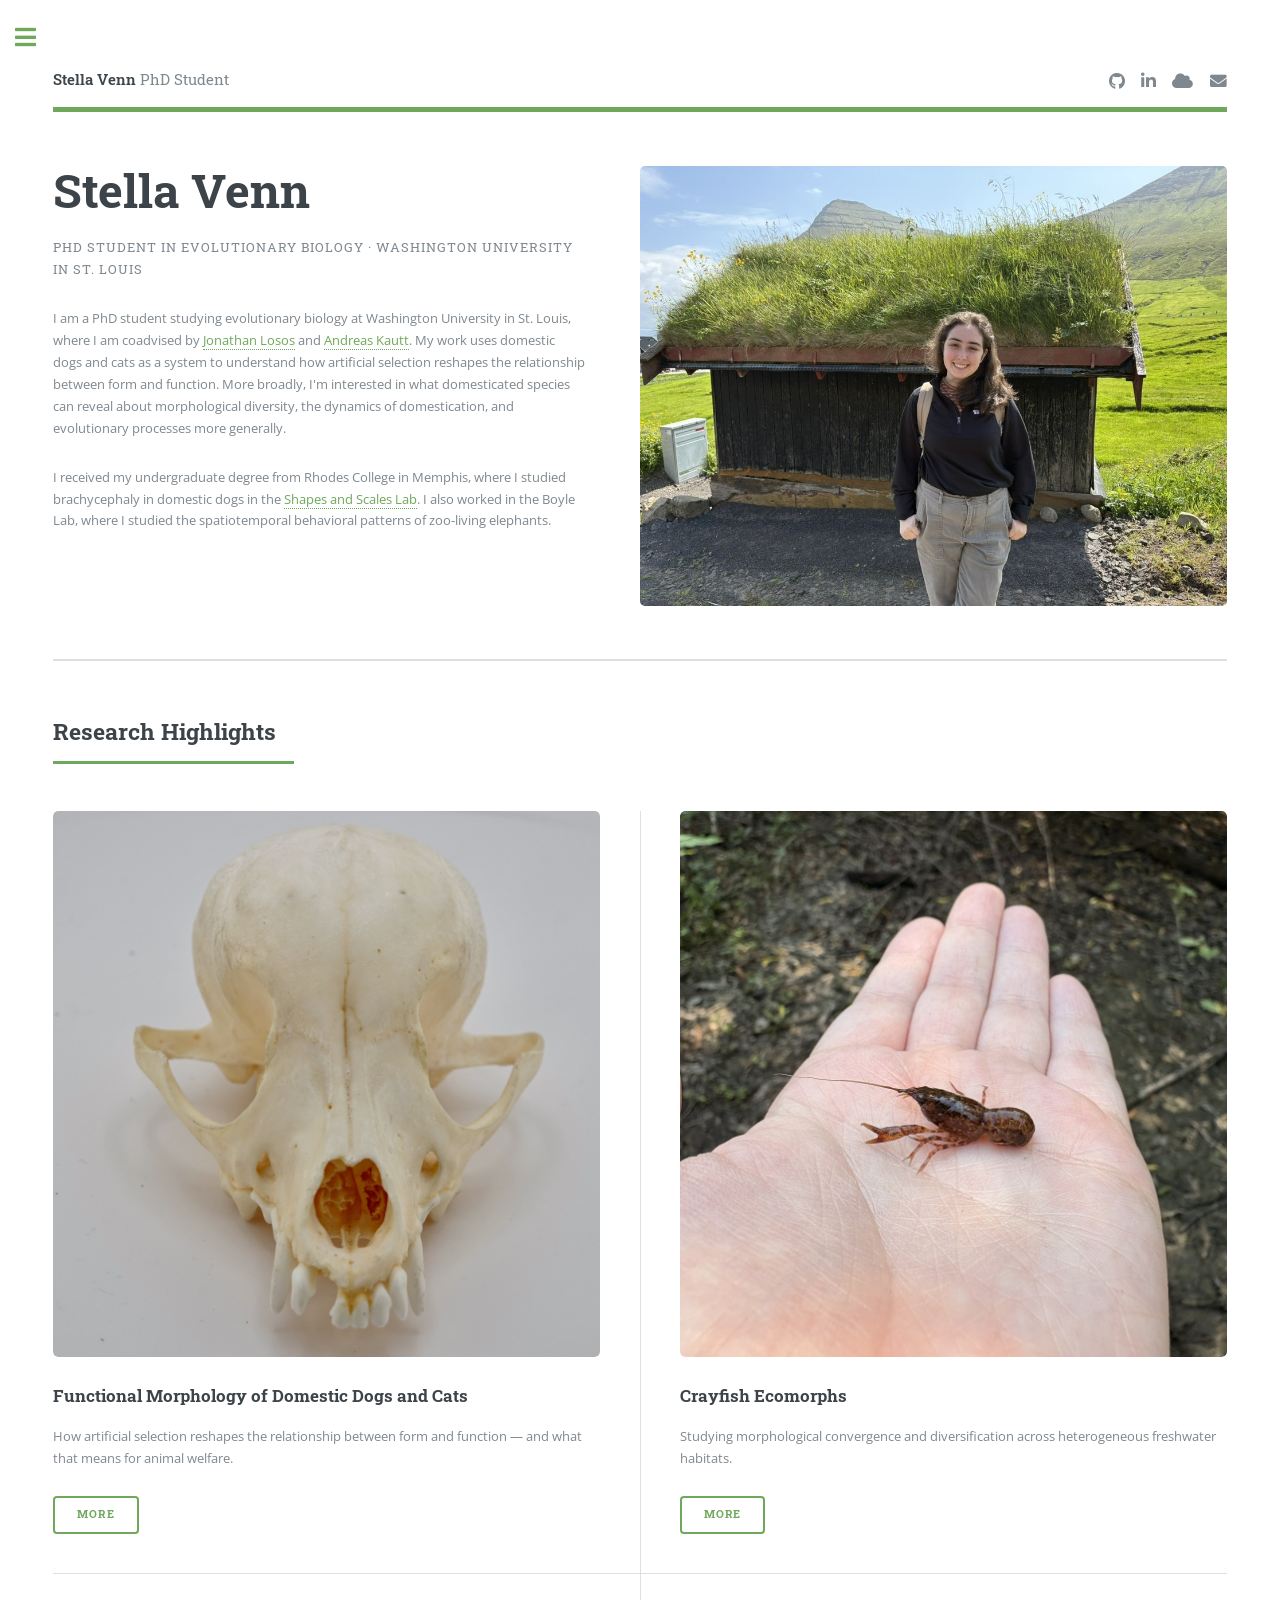
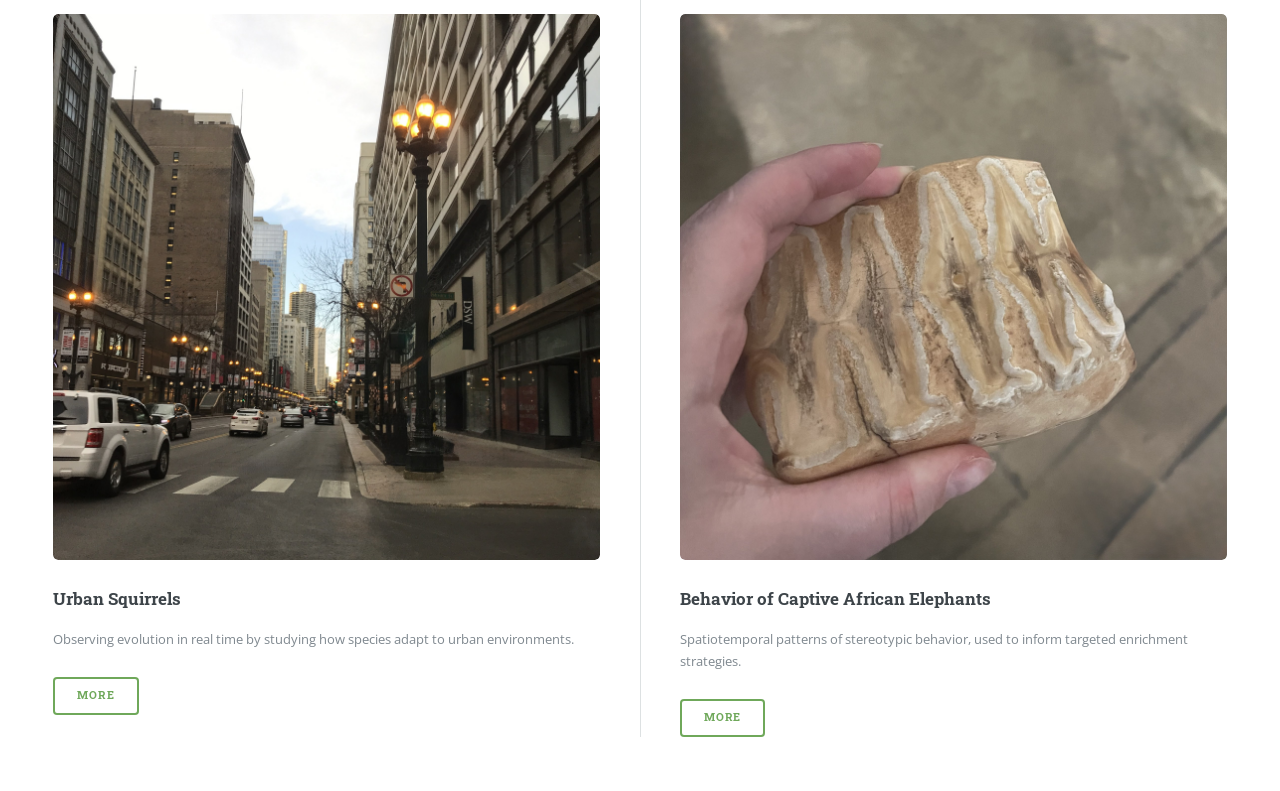
==== commit 4b381931: "Fix broken mobile navigation (sidebar toggle button was missing) main.js (the template's own script)" ====
--- a/index.html
+++ b/index.html
@@ -12,12 +12,12 @@
 
 		<title>Stella Venn — Evolutionary Biologist</title>
 		<meta name="description" content="Personal academic website of Stella Venn, PhD student in evolutionary biology at Washington University in St. Louis.">
-		<link rel="canonical" href="https://investigatorwho.github.io/">
+		<link rel="canonical" href="https://stella-venn.github.io/">
 
 		<meta property="og:title" content="Stella Venn — Evolutionary Biologist">
 		<meta property="og:description" content="PhD Student in Evolutionary Biology.">
 		<meta property="og:type" content="website">
-		<meta property="og:url" content="https://investigatorwho.github.io/">
+		<meta property="og:url" content="https://stella-venn.github.io/">
 
 		<script type="application/ld+json">
 		{
@@ -29,10 +29,10 @@
 				"@type": "CollegeOrUniversity",
 				"name": "Washington University in St. Louis"
 			},
-			"url": "https://investigatorwho.github.io/",
+			"url": "https://stella-venn.github.io/",
 			"sameAs": [
 				"https://orcid.org/0009-0009-3443-4919",
-				"https://github.com/investigatorwho",
+				"https://github.com/Stella-Venn",
 				"https://bsky.app/profile/formallyfuctional.bsky.social"
 			]
 		}
@@ -41,9 +41,6 @@
 		<link rel="stylesheet" href="assets/css/main.css" />
 		<link rel="stylesheet" href="assets/css/birb.css" />
 
-		<script src="config.js" defer></script>
-		<script src="assets/js/site-nav.js" defer></script>
-		<script src="assets/js/birb.js" defer></script>
 
 		<!-- GoatCounter analytics -->
 		<script data-goatcounter="https://funnyfuctional.goatcounter.com/count" async src="//gc.zgo.at/count.js"></script>
@@ -139,7 +136,10 @@
 		<script src="assets/js/browser.min.js"></script>
 		<script src="assets/js/breakpoints.min.js"></script>
 		<script src="assets/js/util.js"></script>
+		<script src="config.js"></script>
+		<script src="assets/js/site-nav.js"></script>
 		<script src="assets/js/main.js"></script>
+		<script src="assets/js/birb.js"></script>
 
 	</body>
 </html>
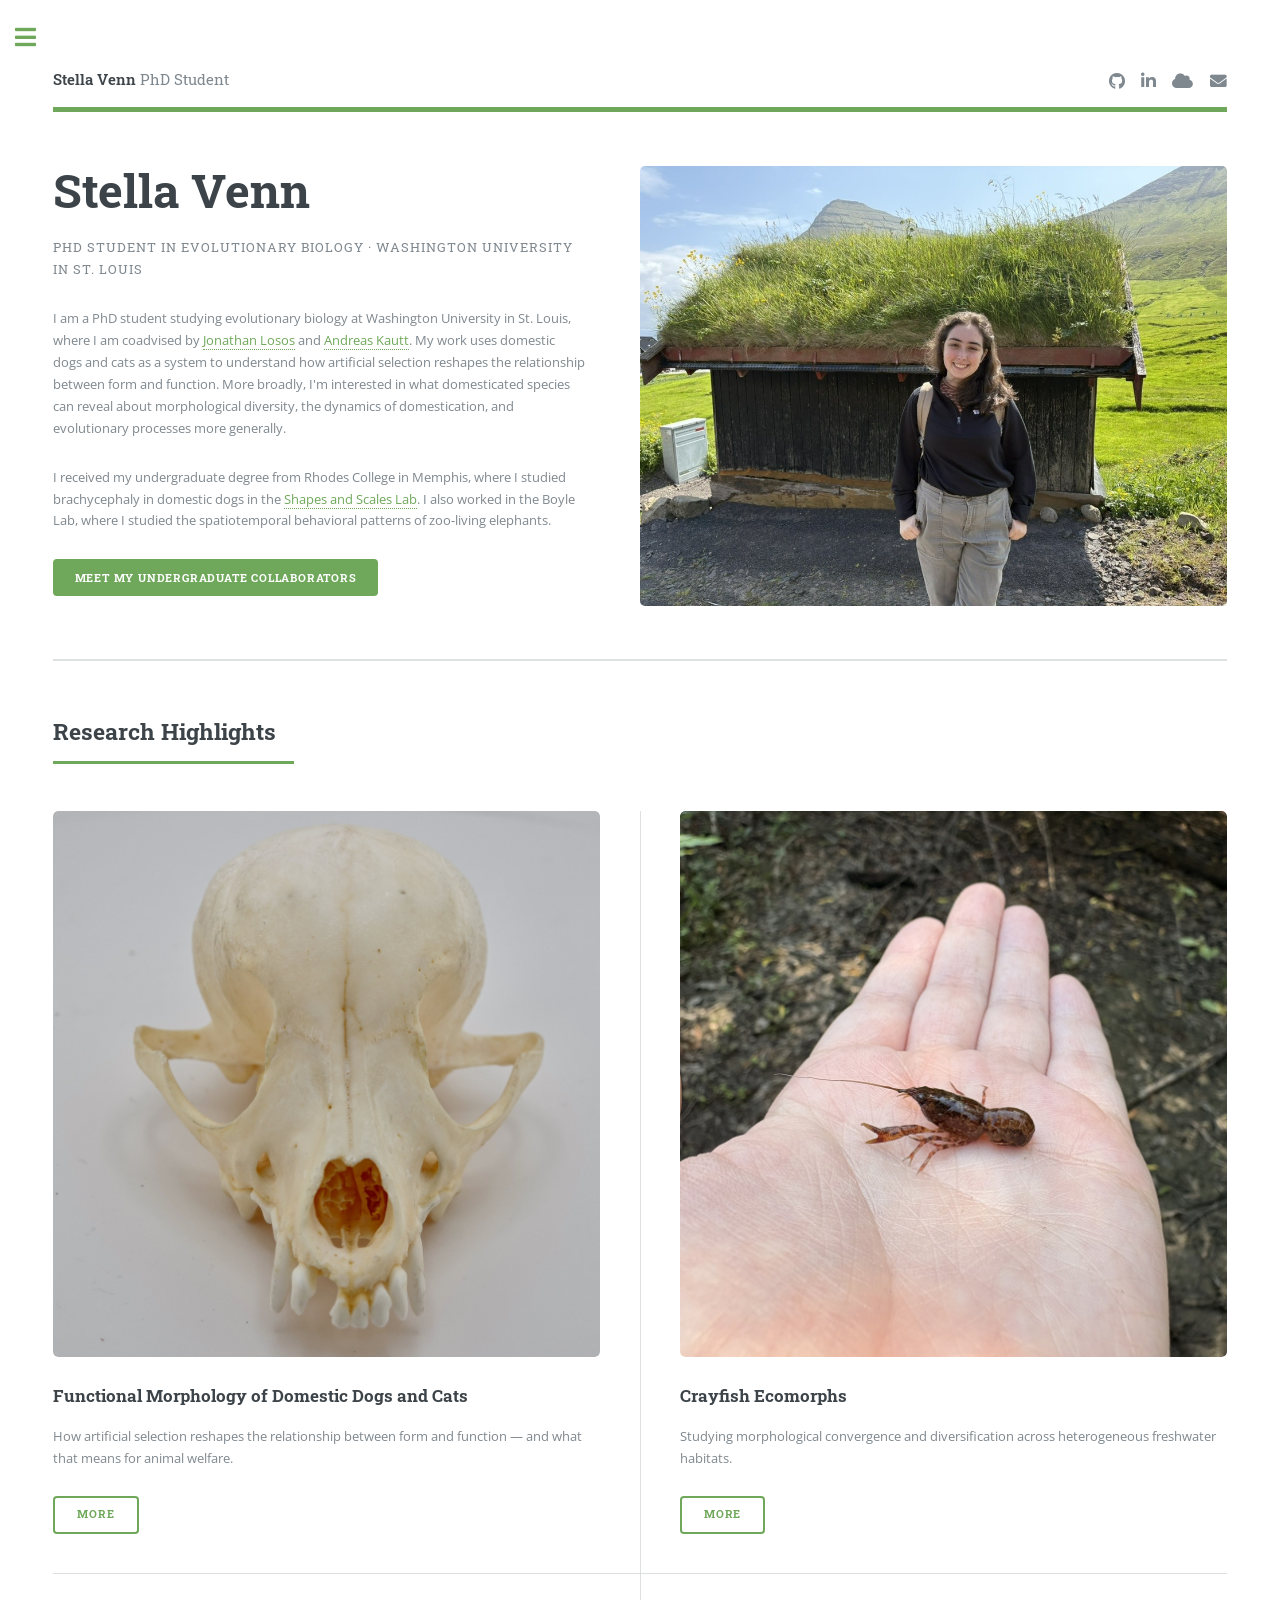
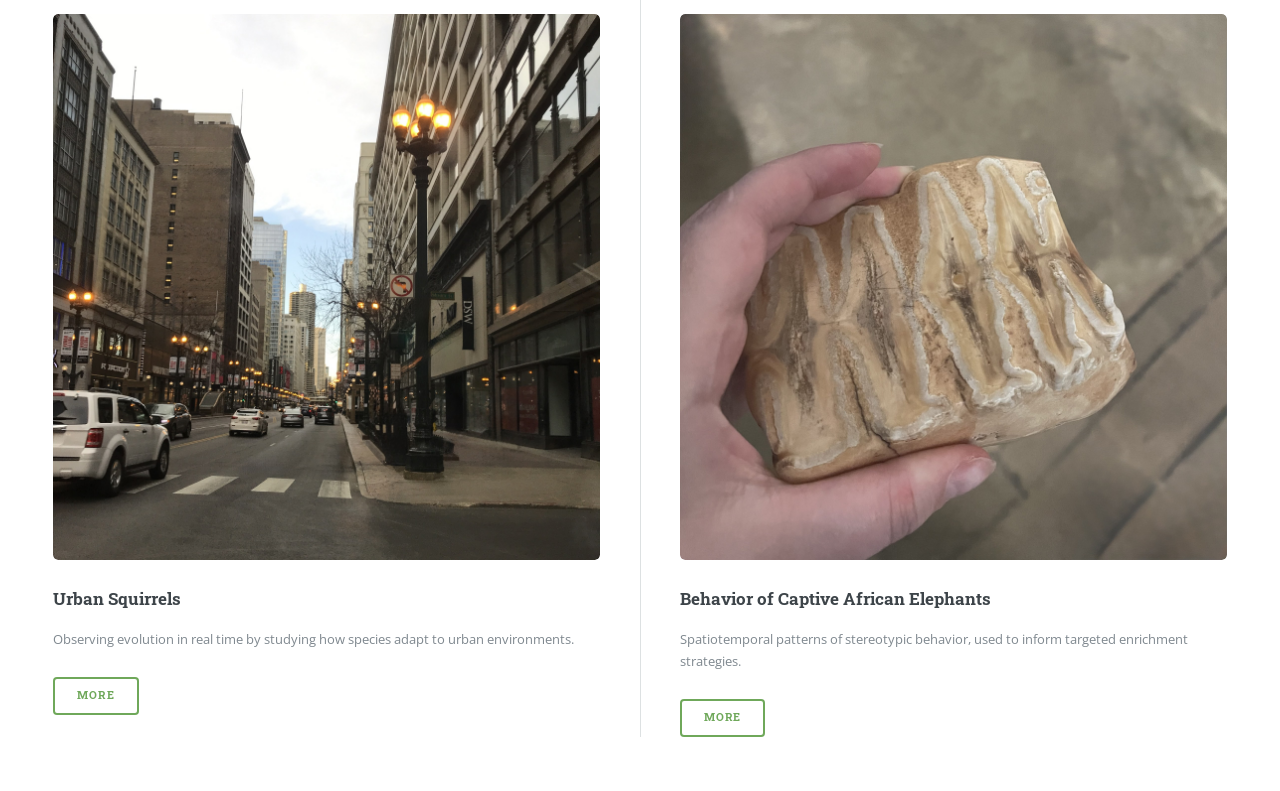
==== commit d73ee820: "Add home page link to Students page; drop email icons on Students page - Home page: "Meet my undergr" ====
--- a/index.html
+++ b/index.html
@@ -74,6 +74,9 @@
 									where I studied brachycephaly in domestic dogs in the <a href="https://diamondkmg.github.io/" target="_blank" rel="noopener noreferrer">Shapes and Scales Lab</a>.
 									I also worked in the Boyle Lab, where I studied the spatiotemporal behavioral patterns of zoo-living elephants.
 								</p>
+								<ul class="actions">
+									<li><a href="pages/students.html" class="button primary" style="white-space: normal; height: auto; line-height: 1.5; padding: 1em 2em;">Meet my undergraduate collaborators</a></li>
+								</ul>
 							</div>
 							<span class="image object">
 								<img src="assets/images/site/Stella.jpeg" alt="Photo of Stella Venn" />
